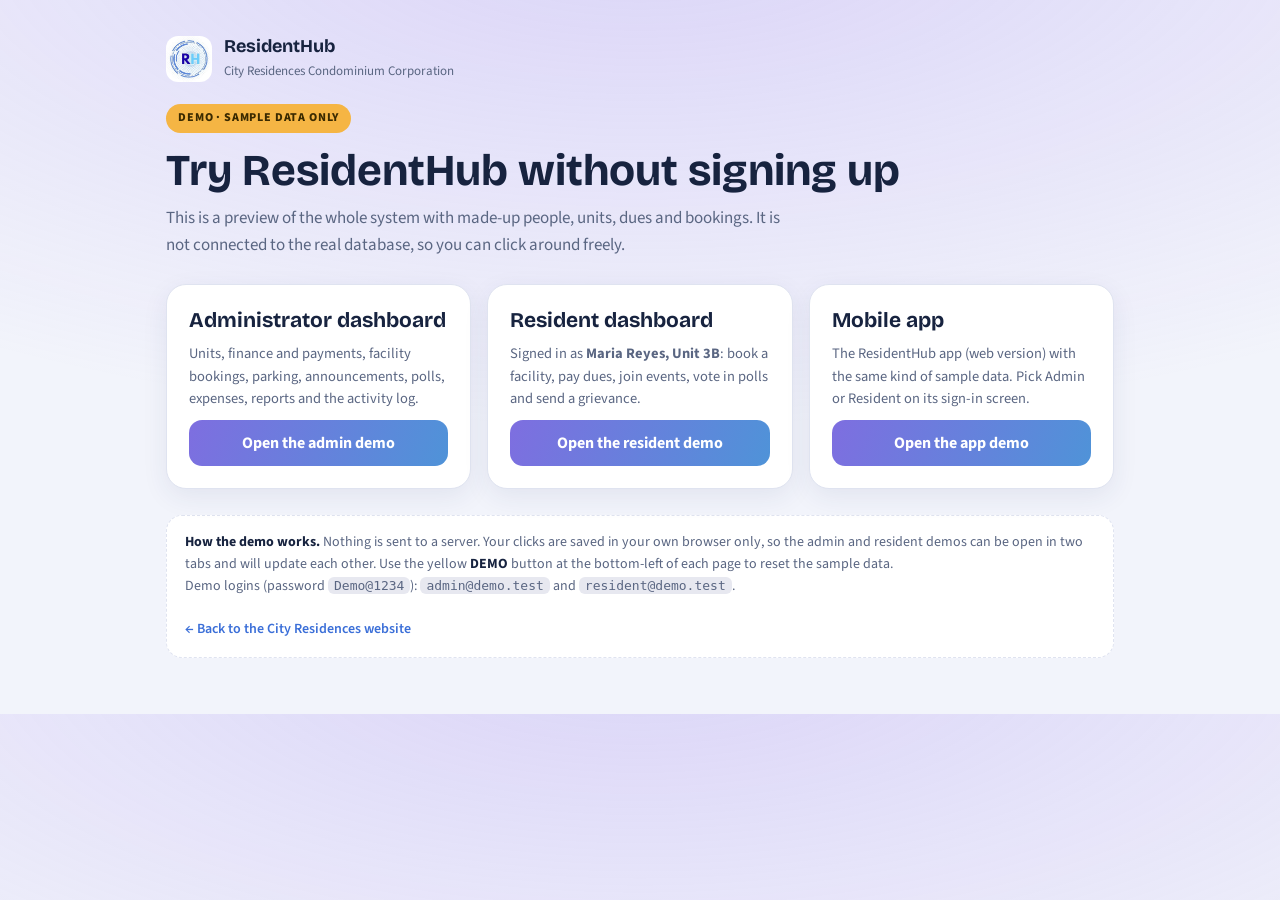
==== demo/index.html @ 2f09b1db "Add demo/ with sample data and no database; fix Next reservation to show the soonest upcoming bookin" ====
<!doctype html>
<html lang="en">
<head>
<meta charset="utf-8">
<meta name="viewport" content="width=device-width,initial-scale=1">
<meta name="robots" content="noindex">
<title>ResidentHub Demo — sample data only</title>
<link rel="icon" href="logo.jpg">
<link href="https://fonts.googleapis.com/css2?family=Bricolage+Grotesque:opsz,wght@12..96,600;12..96,700&family=Source+Sans+3:wght@400;600;700&display=swap" rel="stylesheet">
<style>
:root{--ink:#17233f;--muted:#5a6682;--bg:#f2f4fb;--card:#fff;--line:#dfe3f0;--blue:#3B6FD8;--amber:#F5B544}
@media (prefers-color-scheme:dark){:root{--ink:#eef1fb;--muted:#a9b3cf;--bg:#0f1426;--card:#171e36;--line:#2a3354}}
*{box-sizing:border-box}
body{margin:0;background:radial-gradient(1200px 500px at 50% -10%,rgba(157,130,238,.28),transparent),var(--bg);color:var(--ink);font:400 16px/1.55 'Source Sans 3',system-ui,sans-serif}
main{max-width:980px;margin:0 auto;padding:36px 16px 56px}
.top{display:flex;align-items:center;gap:12px;margin-bottom:22px}
.top img{width:46px;height:46px;border-radius:12px;object-fit:cover}
.top b{font:700 18px 'Bricolage Grotesque',sans-serif;display:block;line-height:1.2}
.top span{color:var(--muted);font-size:13px}
.badge{display:inline-block;padding:5px 12px;border-radius:999px;background:var(--amber);color:#3a2a00;font-weight:800;font-size:12px;letter-spacing:.07em}
h1{font:700 clamp(28px,5vw,44px)/1.1 'Bricolage Grotesque',sans-serif;margin:14px 0 10px}
.lead{max-width:640px;color:var(--muted);margin:0 0 26px;font-size:17px}
.grid{display:grid;grid-template-columns:repeat(auto-fit,minmax(260px,1fr));gap:16px}
.card{display:flex;flex-direction:column;gap:10px;padding:22px;border-radius:20px;background:var(--card);border:1px solid var(--line);box-shadow:0 8px 26px rgba(40,50,100,.08)}
.card h2{font:700 21px 'Bricolage Grotesque',sans-serif;margin:0}
.card p{margin:0;color:var(--muted);font-size:14.5px;flex-grow:1}
.btn{display:flex;align-items:center;justify-content:center;min-height:46px;padding:10px 16px;border-radius:13px;background:linear-gradient(110deg,#7e6ee0,#4f93d8);color:#fff;font-weight:700;text-decoration:none}
.btn:hover{filter:brightness(1.07)}
.btn.alt{background:transparent;color:var(--blue);border:1.5px solid var(--blue)}
.note{margin-top:26px;padding:16px 18px;border-radius:16px;background:var(--card);border:1px dashed var(--line);color:var(--muted);font-size:14px}
.note b{color:var(--ink)}
code{background:rgba(120,130,170,.18);padding:1px 6px;border-radius:6px;font-size:13px}
a.back{color:var(--blue);font-weight:600;text-decoration:none;font-size:14px}
</style>
</head>
<body>
<main>
  <div class="top"><img src="logo.jpg" alt=""><div><b>ResidentHub</b><span>City Residences Condominium Corporation</span></div></div>
  <span class="badge">DEMO · SAMPLE DATA ONLY</span>
  <h1>Try ResidentHub without signing up</h1>
  <p class="lead">This is a preview of the whole system with made-up people, units, dues and bookings. It is not connected to the real database, so you can click around freely.</p>

  <div class="grid">
    <div class="card"><h2>Administrator dashboard</h2><p>Units, finance and payments, facility bookings, parking, announcements, polls, expenses, reports and the activity log.</p><a class="btn" href="admin.html?as=admin">Open the admin demo</a></div>
    <div class="card"><h2>Resident dashboard</h2><p>Signed in as <b>Maria Reyes, Unit 3B</b>: book a facility, pay dues, join events, vote in polls and send a grievance.</p><a class="btn" href="resident.html?as=resident">Open the resident demo</a></div>
    <div class="card"><h2>Mobile app</h2><p>The ResidentHub app (web version) with the same kind of sample data. Pick Admin or Resident on its sign-in screen.</p><a class="btn" href="https://mochiematchaaa.github.io/Residenthub/demo/">Open the app demo</a></div>
  </div>

  <div class="note"><b>How the demo works.</b> Nothing is sent to a server. Your clicks are saved in your own browser only, so the admin and resident demos can be open in two tabs and will update each other. Use the yellow <b>DEMO</b> button at the bottom-left of each page to reset the sample data.<br>
  Demo logins (password <code>Demo@1234</code>): <code>admin@demo.test</code> and <code>resident@demo.test</code>.<br><br>
  <a class="back" href="../index.html">&larr; Back to the City Residences website</a></div>
</main>
</body>
</html>
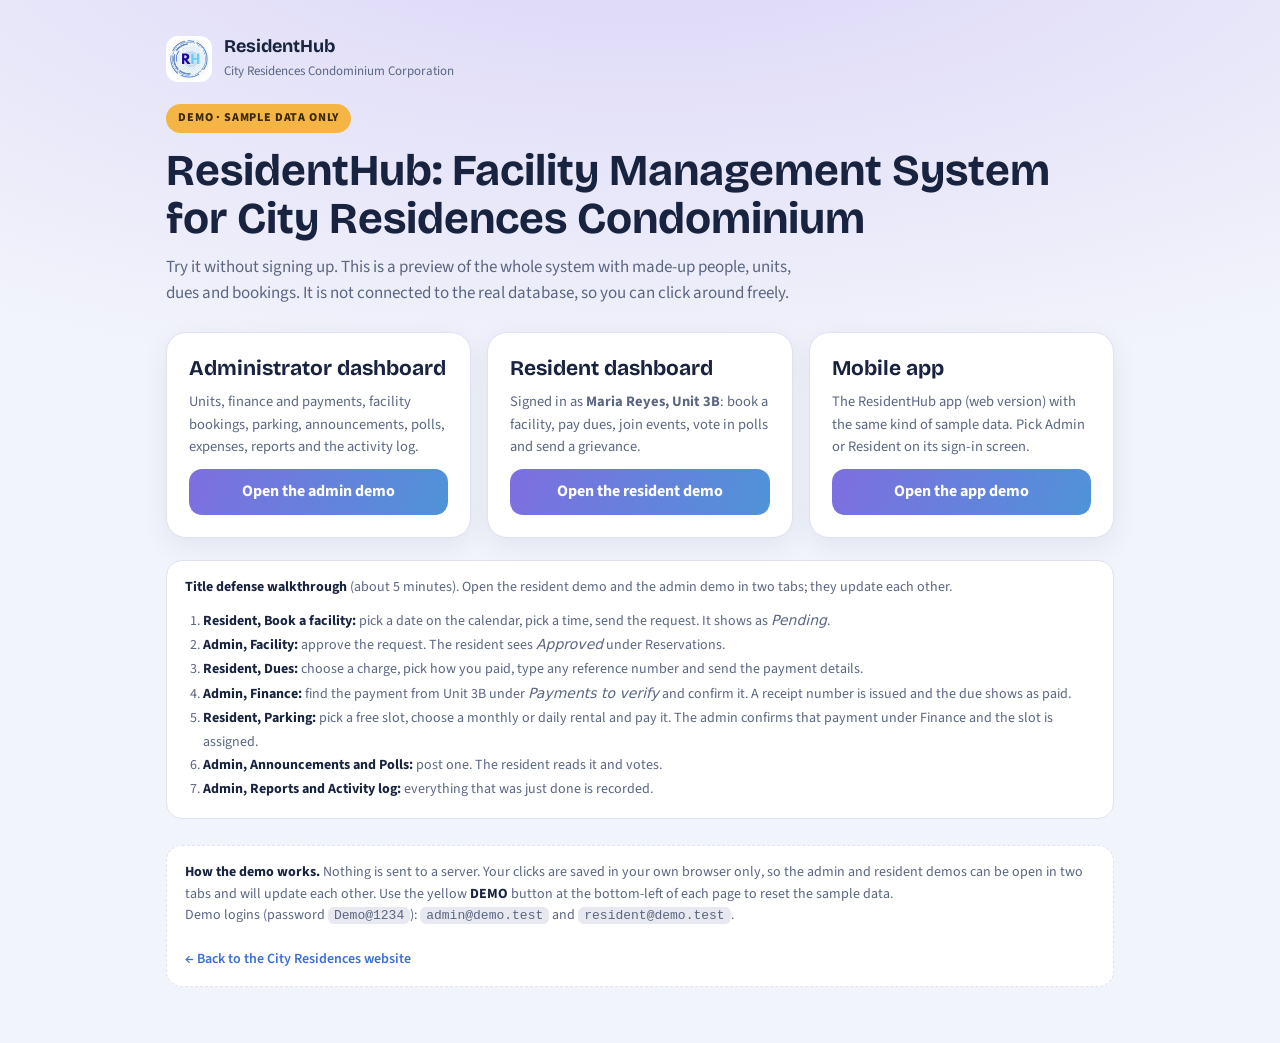
==== commit a9000a30: "Demo hub: official title and a title-defense walkthrough" ====
--- a/demo/index.html
+++ b/demo/index.html
@@ -4,7 +4,7 @@
 <meta charset="utf-8">
 <meta name="viewport" content="width=device-width,initial-scale=1">
 <meta name="robots" content="noindex">
-<title>ResidentHub Demo — sample data only</title>
+<title>ResidentHub Demo — Facility Management System for City Residences Condominium</title>
 <link rel="icon" href="logo.jpg">
 <link href="https://fonts.googleapis.com/css2?family=Bricolage+Grotesque:opsz,wght@12..96,600;12..96,700&family=Source+Sans+3:wght@400;600;700&display=swap" rel="stylesheet">
 <style>
@@ -37,13 +37,26 @@
 <main>
   <div class="top"><img src="logo.jpg" alt=""><div><b>ResidentHub</b><span>City Residences Condominium Corporation</span></div></div>
   <span class="badge">DEMO · SAMPLE DATA ONLY</span>
-  <h1>Try ResidentHub without signing up</h1>
-  <p class="lead">This is a preview of the whole system with made-up people, units, dues and bookings. It is not connected to the real database, so you can click around freely.</p>
+  <h1>ResidentHub: Facility Management System for City Residences Condominium</h1>
+  <p class="lead">Try it without signing up. This is a preview of the whole system with made-up people, units, dues and bookings. It is not connected to the real database, so you can click around freely.</p>
 
   <div class="grid">
     <div class="card"><h2>Administrator dashboard</h2><p>Units, finance and payments, facility bookings, parking, announcements, polls, expenses, reports and the activity log.</p><a class="btn" href="admin.html?as=admin">Open the admin demo</a></div>
     <div class="card"><h2>Resident dashboard</h2><p>Signed in as <b>Maria Reyes, Unit 3B</b>: book a facility, pay dues, join events, vote in polls and send a grievance.</p><a class="btn" href="resident.html?as=resident">Open the resident demo</a></div>
     <div class="card"><h2>Mobile app</h2><p>The ResidentHub app (web version) with the same kind of sample data. Pick Admin or Resident on its sign-in screen.</p><a class="btn" href="https://mochiematchaaa.github.io/Residenthub/demo/">Open the app demo</a></div>
+  </div>
+
+    <div class="note" style="margin-top:22px;border-style:solid">
+    <b>Title defense walkthrough</b> (about 5 minutes). Open the resident demo and the admin demo in two tabs; they update each other.
+    <ol style="margin:10px 0 0 18px;padding:0;line-height:1.7">
+      <li><b>Resident, Book a facility:</b> pick a date on the calendar, pick a time, send the request. It shows as <i>Pending</i>.</li>
+      <li><b>Admin, Facility:</b> approve the request. The resident sees <i>Approved</i> under Reservations.</li>
+      <li><b>Resident, Dues:</b> choose a charge, pick how you paid, type any reference number and send the payment details.</li>
+      <li><b>Admin, Finance:</b> find the payment from Unit 3B under <i>Payments to verify</i> and confirm it. A receipt number is issued and the due shows as paid.</li>
+      <li><b>Resident, Parking:</b> pick a free slot, choose a monthly or daily rental and pay it. The admin confirms that payment under Finance and the slot is assigned.</li>
+      <li><b>Admin, Announcements and Polls:</b> post one. The resident reads it and votes.</li>
+      <li><b>Admin, Reports and Activity log:</b> everything that was just done is recorded.</li>
+    </ol>
   </div>
 
   <div class="note"><b>How the demo works.</b> Nothing is sent to a server. Your clicks are saved in your own browser only, so the admin and resident demos can be open in two tabs and will update each other. Use the yellow <b>DEMO</b> button at the bottom-left of each page to reset the sample data.<br>
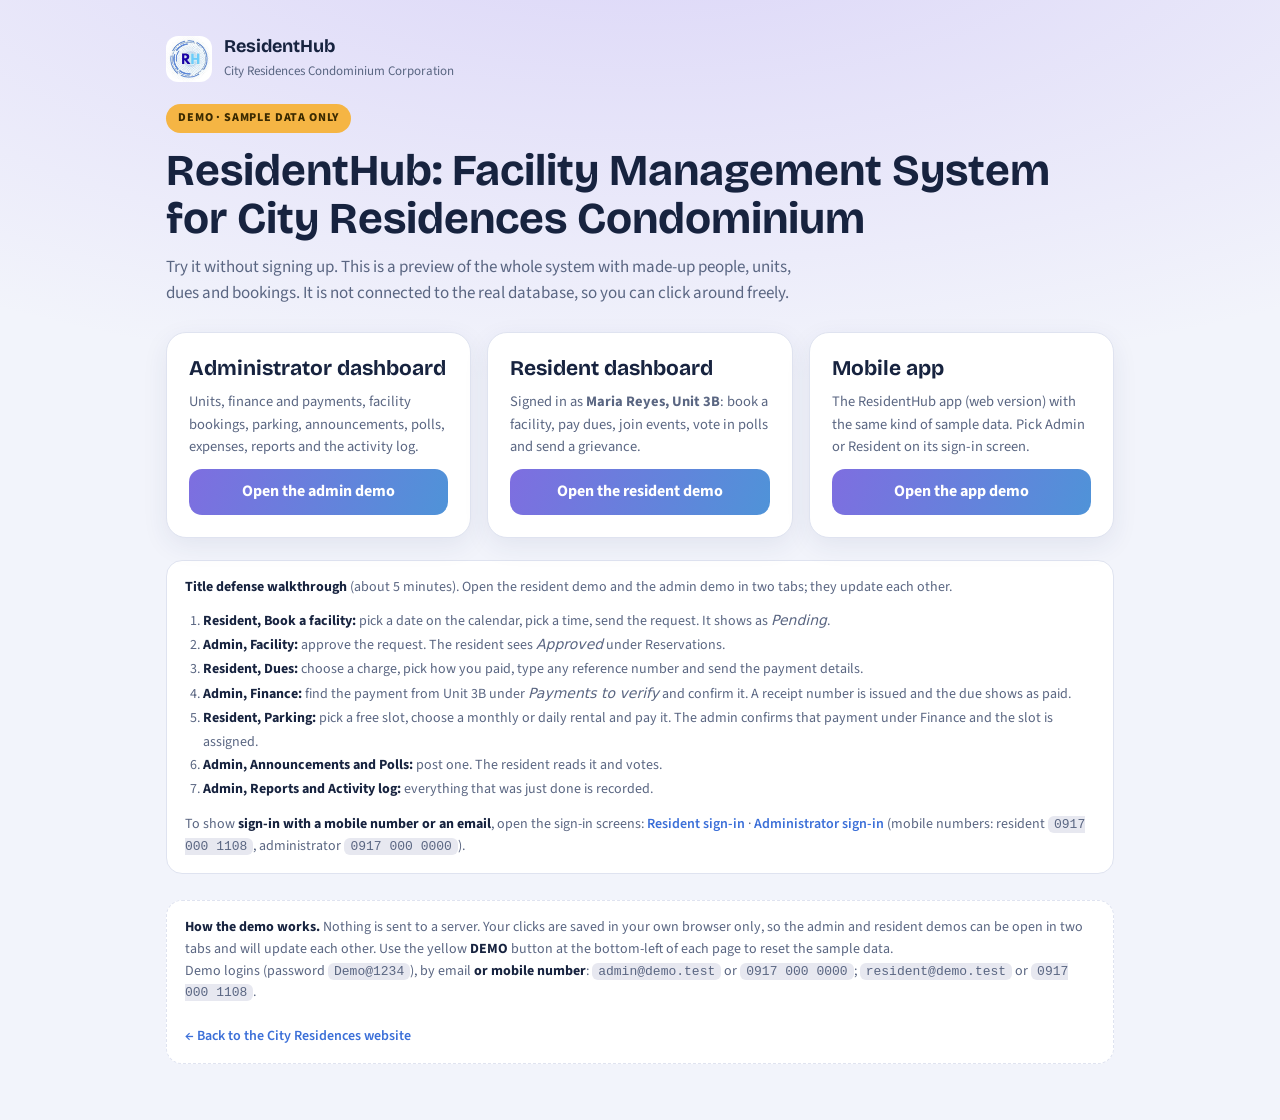
==== commit 7dbfd5d5: "Demo only: sign in with an email or a mobile number" ====
--- a/demo/index.html
+++ b/demo/index.html
@@ -57,10 +57,11 @@
       <li><b>Admin, Announcements and Polls:</b> post one. The resident reads it and votes.</li>
       <li><b>Admin, Reports and Activity log:</b> everything that was just done is recorded.</li>
     </ol>
+    <div style="margin-top:12px">To show <b>sign-in with a mobile number or an email</b>, open the sign-in screens: <a class="back" href="resident.html">Resident sign-in</a> &middot; <a class="back" href="admin.html">Administrator sign-in</a> (mobile numbers: resident <code>0917 000 1108</code>, administrator <code>0917 000 0000</code>).</div>
   </div>
 
   <div class="note"><b>How the demo works.</b> Nothing is sent to a server. Your clicks are saved in your own browser only, so the admin and resident demos can be open in two tabs and will update each other. Use the yellow <b>DEMO</b> button at the bottom-left of each page to reset the sample data.<br>
-  Demo logins (password <code>Demo@1234</code>): <code>admin@demo.test</code> and <code>resident@demo.test</code>.<br><br>
+  Demo logins (password <code>Demo@1234</code>), by email <b>or mobile number</b>: <code>admin@demo.test</code> or <code>0917 000 0000</code>; <code>resident@demo.test</code> or <code>0917 000 1108</code>.<br><br>
   <a class="back" href="../index.html">&larr; Back to the City Residences website</a></div>
 </main>
 </body>
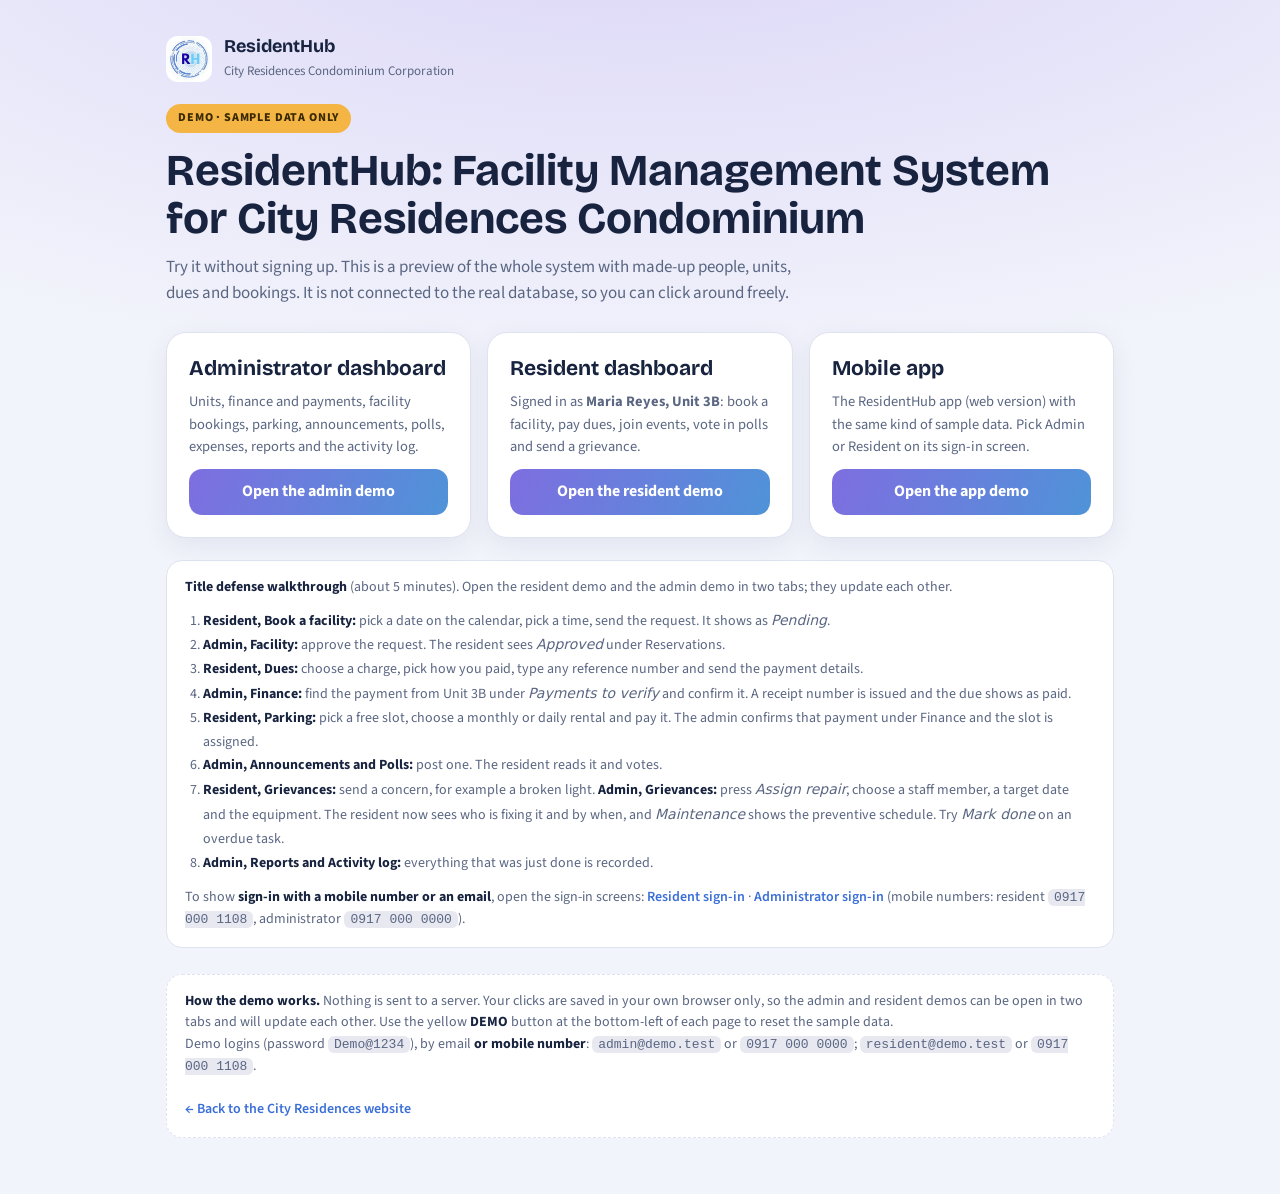
==== commit 205aa101: "Demo only: maintenance schedule, equipment list, staff and repair assignment" ====
--- a/demo/index.html
+++ b/demo/index.html
@@ -55,6 +55,7 @@
       <li><b>Admin, Finance:</b> find the payment from Unit 3B under <i>Payments to verify</i> and confirm it. A receipt number is issued and the due shows as paid.</li>
       <li><b>Resident, Parking:</b> pick a free slot, choose a monthly or daily rental and pay it. The admin confirms that payment under Finance and the slot is assigned.</li>
       <li><b>Admin, Announcements and Polls:</b> post one. The resident reads it and votes.</li>
+      <li><b>Resident, Grievances:</b> send a concern, for example a broken light. <b>Admin, Grievances:</b> press <i>Assign repair</i>, choose a staff member, a target date and the equipment. The resident now sees who is fixing it and by when, and <i>Maintenance</i> shows the preventive schedule. Try <i>Mark done</i> on an overdue task.</li>
       <li><b>Admin, Reports and Activity log:</b> everything that was just done is recorded.</li>
     </ol>
     <div style="margin-top:12px">To show <b>sign-in with a mobile number or an email</b>, open the sign-in screens: <a class="back" href="resident.html">Resident sign-in</a> &middot; <a class="back" href="admin.html">Administrator sign-in</a> (mobile numbers: resident <code>0917 000 1108</code>, administrator <code>0917 000 0000</code>).</div>
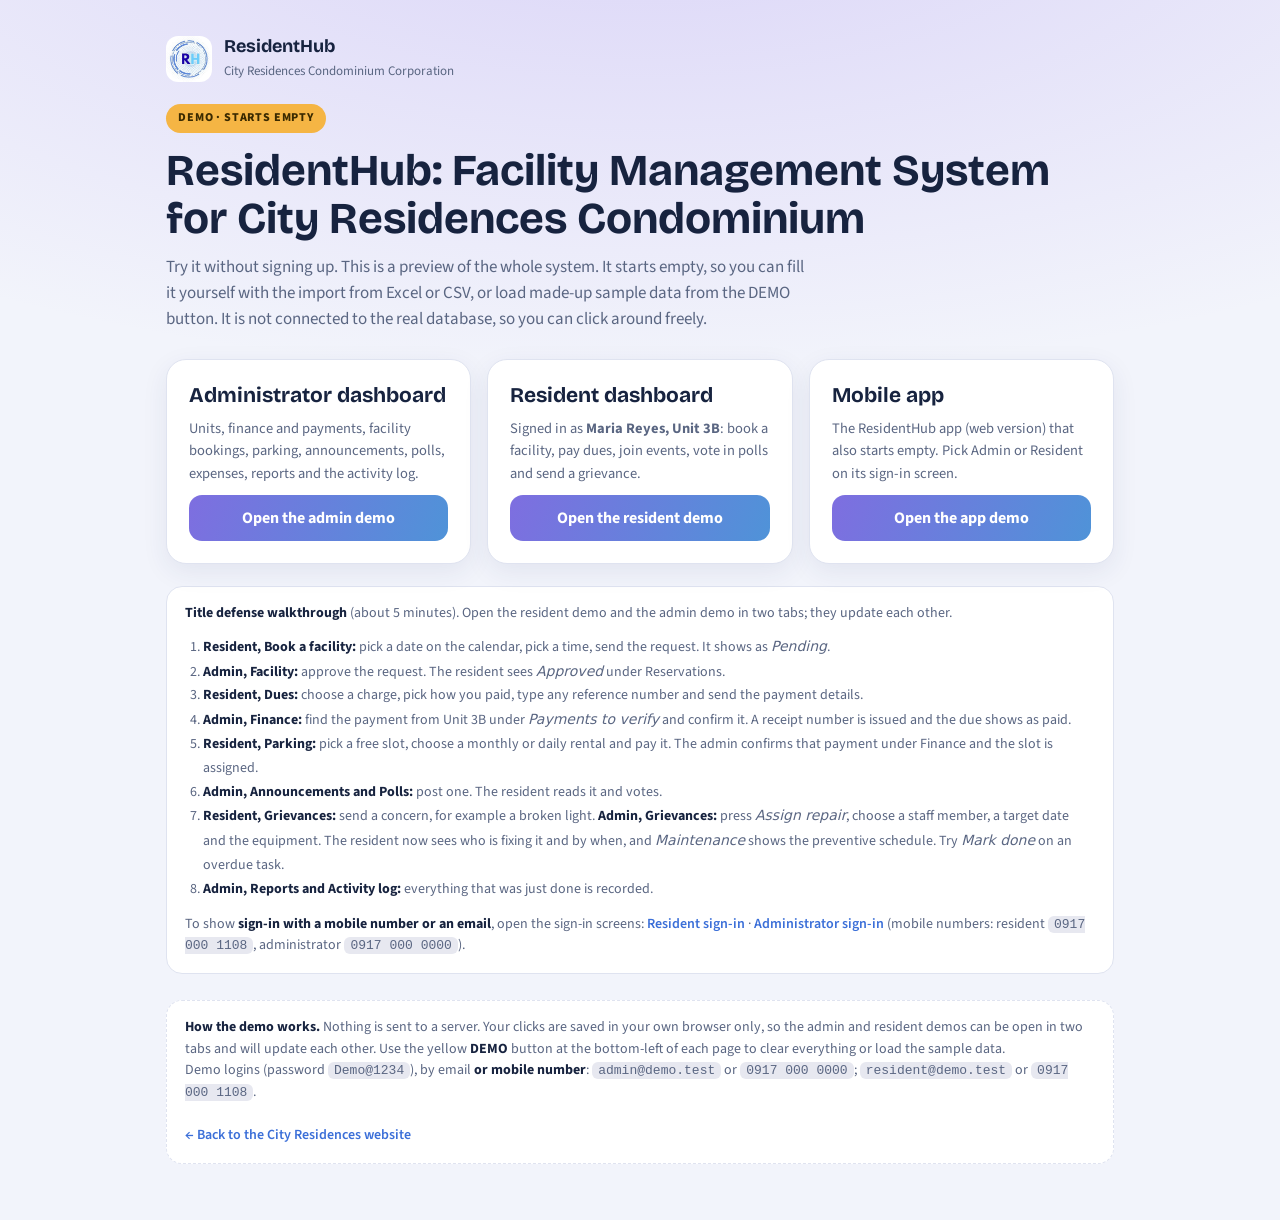
==== commit b9573bc0: "In-site demo: starts empty, amenities, maintenance and import updates Co-Authored-By: Claude Sonnet " ====
--- a/demo/index.html
+++ b/demo/index.html
@@ -36,14 +36,14 @@
 <body>
 <main>
   <div class="top"><img src="logo.jpg" alt=""><div><b>ResidentHub</b><span>City Residences Condominium Corporation</span></div></div>
-  <span class="badge">DEMO · SAMPLE DATA ONLY</span>
+  <span class="badge">DEMO · STARTS EMPTY</span>
   <h1>ResidentHub: Facility Management System for City Residences Condominium</h1>
-  <p class="lead">Try it without signing up. This is a preview of the whole system with made-up people, units, dues and bookings. It is not connected to the real database, so you can click around freely.</p>
+  <p class="lead">Try it without signing up. This is a preview of the whole system. It starts empty, so you can fill it yourself with the import from Excel or CSV, or load made-up sample data from the DEMO button. It is not connected to the real database, so you can click around freely.</p>
 
   <div class="grid">
     <div class="card"><h2>Administrator dashboard</h2><p>Units, finance and payments, facility bookings, parking, announcements, polls, expenses, reports and the activity log.</p><a class="btn" href="admin.html?as=admin">Open the admin demo</a></div>
     <div class="card"><h2>Resident dashboard</h2><p>Signed in as <b>Maria Reyes, Unit 3B</b>: book a facility, pay dues, join events, vote in polls and send a grievance.</p><a class="btn" href="resident.html?as=resident">Open the resident demo</a></div>
-    <div class="card"><h2>Mobile app</h2><p>The ResidentHub app (web version) with the same kind of sample data. Pick Admin or Resident on its sign-in screen.</p><a class="btn" href="https://mochiematchaaa.github.io/Residenthub/demo/">Open the app demo</a></div>
+    <div class="card"><h2>Mobile app</h2><p>The ResidentHub app (web version) that also starts empty. Pick Admin or Resident on its sign-in screen.</p><a class="btn" href="https://mochiematchaaa.github.io/Residenthub/demo/">Open the app demo</a></div>
   </div>
 
     <div class="note" style="margin-top:22px;border-style:solid">
@@ -61,7 +61,7 @@
     <div style="margin-top:12px">To show <b>sign-in with a mobile number or an email</b>, open the sign-in screens: <a class="back" href="resident.html">Resident sign-in</a> &middot; <a class="back" href="admin.html">Administrator sign-in</a> (mobile numbers: resident <code>0917 000 1108</code>, administrator <code>0917 000 0000</code>).</div>
   </div>
 
-  <div class="note"><b>How the demo works.</b> Nothing is sent to a server. Your clicks are saved in your own browser only, so the admin and resident demos can be open in two tabs and will update each other. Use the yellow <b>DEMO</b> button at the bottom-left of each page to reset the sample data.<br>
+  <div class="note"><b>How the demo works.</b> Nothing is sent to a server. Your clicks are saved in your own browser only, so the admin and resident demos can be open in two tabs and will update each other. Use the yellow <b>DEMO</b> button at the bottom-left of each page to clear everything or load the sample data.<br>
   Demo logins (password <code>Demo@1234</code>), by email <b>or mobile number</b>: <code>admin@demo.test</code> or <code>0917 000 0000</code>; <code>resident@demo.test</code> or <code>0917 000 1108</code>.<br><br>
   <a class="back" href="../index.html">&larr; Back to the City Residences website</a></div>
 </main>
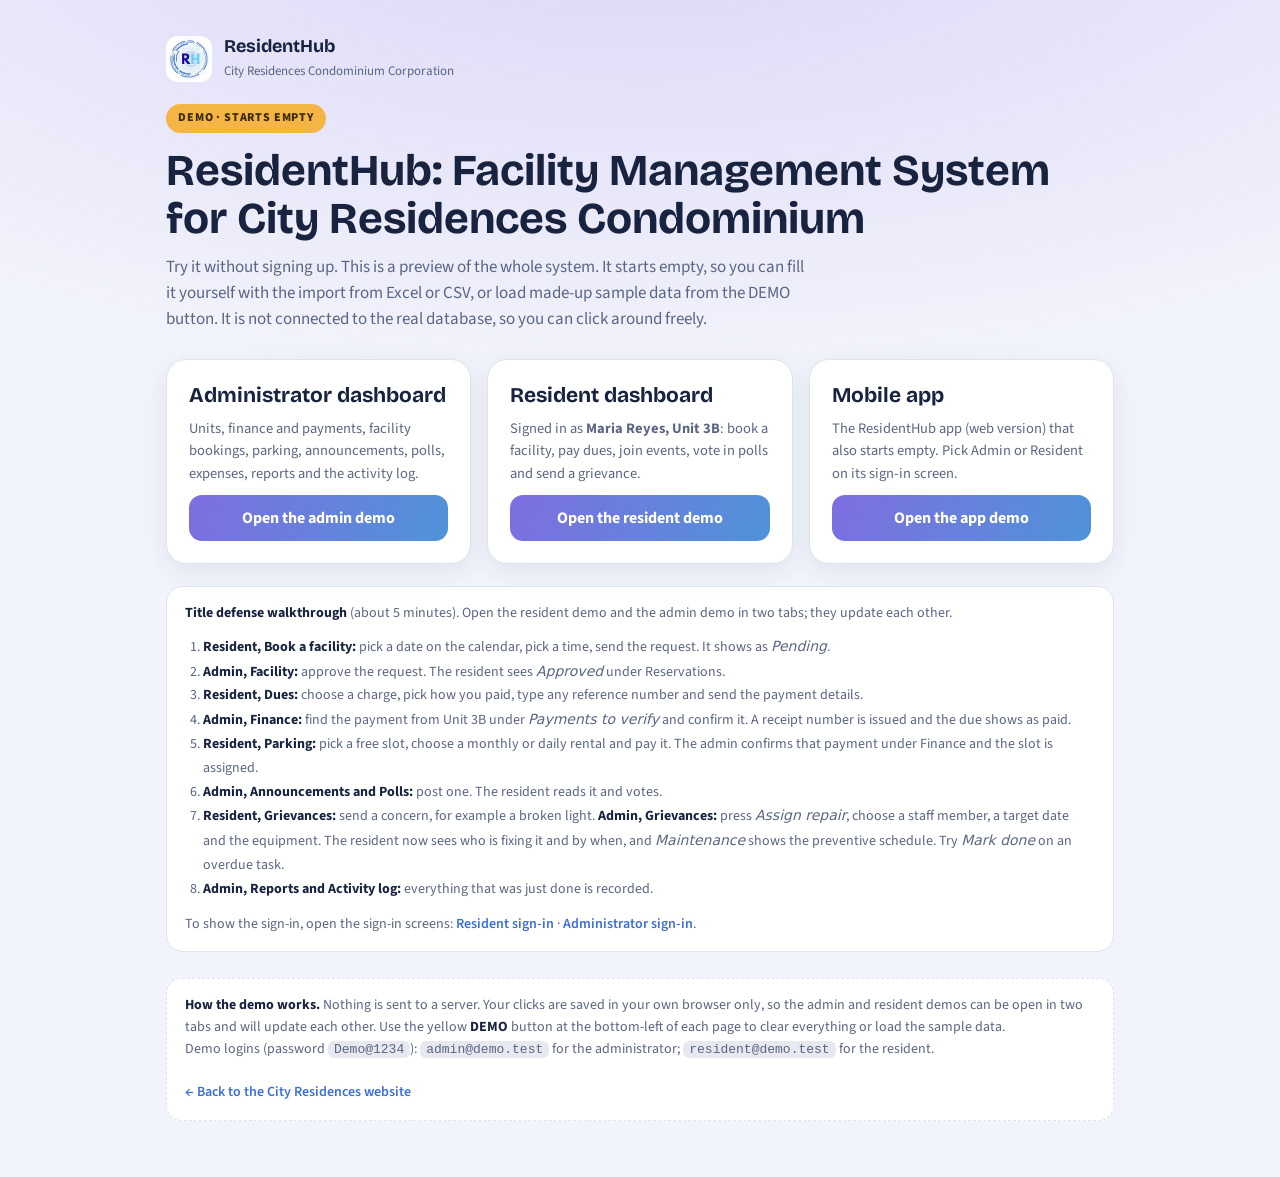
==== commit 5b37b3c4: "Demo page: logins are by email only" ====
--- a/demo/index.html
+++ b/demo/index.html
@@ -58,11 +58,11 @@
       <li><b>Resident, Grievances:</b> send a concern, for example a broken light. <b>Admin, Grievances:</b> press <i>Assign repair</i>, choose a staff member, a target date and the equipment. The resident now sees who is fixing it and by when, and <i>Maintenance</i> shows the preventive schedule. Try <i>Mark done</i> on an overdue task.</li>
       <li><b>Admin, Reports and Activity log:</b> everything that was just done is recorded.</li>
     </ol>
-    <div style="margin-top:12px">To show <b>sign-in with a mobile number or an email</b>, open the sign-in screens: <a class="back" href="resident.html">Resident sign-in</a> &middot; <a class="back" href="admin.html">Administrator sign-in</a> (mobile numbers: resident <code>0917 000 1108</code>, administrator <code>0917 000 0000</code>).</div>
+    <div style="margin-top:12px">To show the sign-in, open the sign-in screens: <a class="back" href="resident.html">Resident sign-in</a> &middot; <a class="back" href="admin.html">Administrator sign-in</a>.</div>
   </div>
 
   <div class="note"><b>How the demo works.</b> Nothing is sent to a server. Your clicks are saved in your own browser only, so the admin and resident demos can be open in two tabs and will update each other. Use the yellow <b>DEMO</b> button at the bottom-left of each page to clear everything or load the sample data.<br>
-  Demo logins (password <code>Demo@1234</code>), by email <b>or mobile number</b>: <code>admin@demo.test</code> or <code>0917 000 0000</code>; <code>resident@demo.test</code> or <code>0917 000 1108</code>.<br><br>
+  Demo logins (password <code>Demo@1234</code>): <code>admin@demo.test</code> for the administrator; <code>resident@demo.test</code> for the resident.<br><br>
   <a class="back" href="../index.html">&larr; Back to the City Residences website</a></div>
 </main>
 </body>
